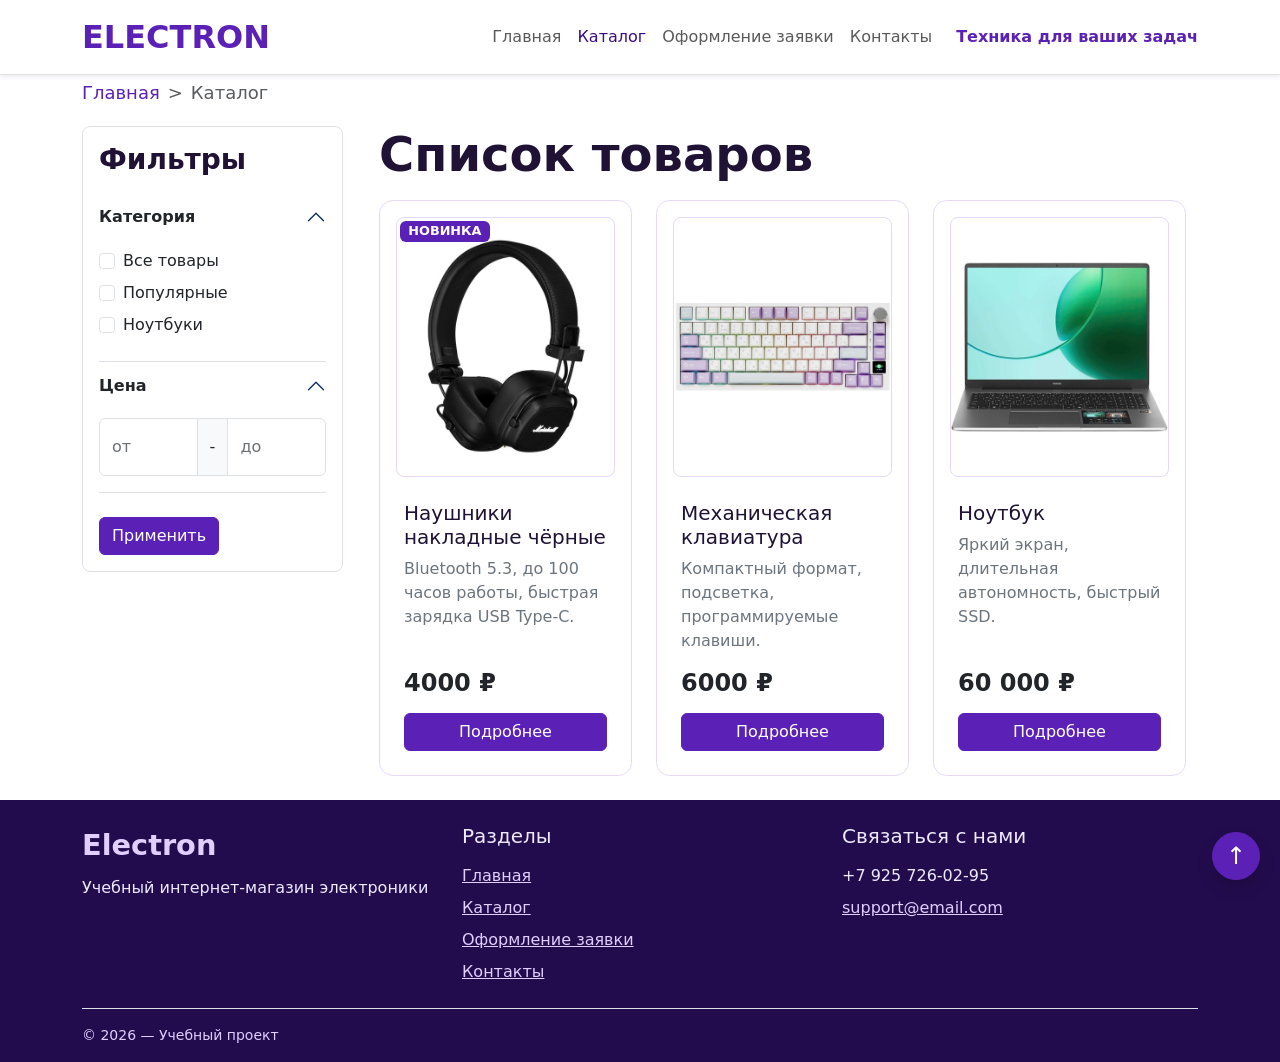
==== catalog.html @ b1b2988c "init" ====
<!doctype html>
<html lang="ru">
  <head>
    <meta charset="UTF-8" />
    <meta name="viewport" content="width=device-width, initial-scale=1.0" />
    <meta
      name="description"
      content="Каталог товаров учебного интернет-
магазина."
    />
    <meta property="og:type" content="website" />
    <meta property="og:title" content="Учебный интернет-магазин" />
    <meta
      property="og:description"
      content="Учебный frontend-проект интернет-
магазина."
    />
    <meta
      property="og:image"
      content="https://aer1s7.github.io/kr1-html-css-
shop/images/preview.jpg"
    />
    <title>Каталог товаров — Учебный интернет-магазин</title>
    <script src="vendor/bootstrap/js/bootstrap.bundle.min.js"></script>
    <link rel="stylesheet" href="vendor/bootstrap/css/bootstrap.min.css" />
    <link rel="stylesheet" href="css/custom.css" />
  </head>
  <body>
    <!-- НАВБАР -->

    <nav
      class="navbar navbar-expand-lg sticky-top bg-white shadow-sm border-bottom"
    >
      <div class="container">
        <a class="navbar-brand fw-bold fs-2 brand-link" href="index.html"
          >ELECTRON</a
        >
        <button
          class="navbar-toggler"
          type="button"
          data-bs-toggle="collapse"
          data-bs-target="#mainNavbar"
          aria-controls="mainNavbar"
          aria-expanded="false"
          aria-label="Открыть меню"
        >
          <span class="navbar-toggler-icon"></span>
        </button>
        <div class="collapse navbar-collapse" id="mainNavbar">
          <ul class="navbar-nav ms-auto mb-2 mb-lg-0 align-items-lg-center">
            <li class="nav-item">
              <a class="nav-link" aria-current="page" href="index.html"
                >Главная</a
              >
            </li>
            <li class="nav-item">
              <a class="nav-link active" href="catalog.html">Каталог</a>
            </li>
            <li class="nav-item">
              <a class="nav-link" href="order.html">Оформление заявки</a>
            </li>
            <li class="nav-item">
              <a class="nav-link" href="contacts.html">Контакты</a>
            </li>
          </ul>
          <span class="navbar-text ms-lg-3 fw-semibold brand-text"
            >Техника для ваших задач</span
          >
        </div>
      </div>
    </nav>

    <main>
      <!-- Хлебные крошки -->

      <nav aria-label="breadcrumb" class="py-1">
        <div class="container">
          <ol class="breadcrumb">
            <li class="breadcrumb-item">
              <a href="index.html">Главная</a>
            </li>
            <li class="breadcrumb-item active" aria-current="page">
              <span>Каталог</span>
            </li>
          </ol>
        </div>
      </nav>

      <!-- Фильтры -->

      <section class="catalog-layout">
        <div class="container">
          <div class="row g-4">
            <div class="col-12 col-md-3">
              <aside class="sidebar p-3 border rounded-3">
                <h2 class="h3 fw-bold mb-3">Фильтры</h2>
                <form class="filters-form" action="#" method="get">
                  <div class="accordion accordion-flush" id="sidebarFilters">
                    <!-- Категория -->
                    <div class="accordion-item">
                      <h3 class="accordion-header">
                        <button
                          class="accordion-button"
                          type="button"
                          data-bs-toggle="collapse"
                          data-bs-target="#categoryMenu"
                          aria-expanded="true"
                          aria-controls="categoryMenu"
                        >
                          Категория
                        </button>
                      </h3>
                      <div
                        id="categoryMenu"
                        class="accordion-collapse collapse show"
                      >
                        <div class="accordion-body">
                          <div class="form-check mb-2">
                            <input
                              class="form-check-input"
                              type="checkbox"
                              name="category"
                              value="all"
                              id="catAll"
                            />
                            <label class="form-check-label" for="catAll"
                              >Все товары</label
                            >
                          </div>
                          <div class="form-check mb-2">
                            <input
                              class="form-check-input"
                              type="checkbox"
                              name="category"
                              value="popular"
                              id="catPopular"
                            />
                            <label class="form-check-label" for="catPopular"
                              >Популярные</label
                            >
                          </div>
                          <div class="form-check mb-2">
                            <input
                              type="checkbox"
                              class="form-check-input"
                              name="category"
                              value="laptop"
                              id="catLaptop"
                            />
                            <label class="form-check-label" for="catLaptop"
                              >Ноутбуки</label
                            >
                          </div>
                        </div>
                      </div>
                    </div>

                    <!-- Цена -->

                    <div class="accordion-item">
                      <h3 class="accordion-header">
                        <button
                          class="accordion-button"
                          type="button"
                          data-bs-toggle="collapse"
                          data-bs-target="#priceMenu"
                          aria-expanded="true"
                          aria-controls="priceMenu"
                        >
                          Цена
                        </button>
                      </h3>
                      <div
                        class="accordion-collapse collapse show"
                        id="priceMenu"
                      >
                        <div class="accordion-body">
                          <div class="input-group">
                            <div class="form-floating">
                              <input
                                type="text"
                                aria-label="Price from"
                                class="form-control"
                                placeholder="от"
                                id="floatingInputGroup1"
                              />
                              <label for="floatingInputGroup1">от</label>
                            </div>
                            <span class="input-group-text">-</span>
                            <div class="form-floating">
                              <input
                                type="text"
                                aria-label="Price to"
                                class="form-control"
                                placeholder="до"
                                id="floatingInputGroup2"
                              />
                              <label for="floatingInputGroup2">до</label>
                            </div>
                          </div>
                        </div>
                      </div>
                    </div>
                    <button class="btn btn-brand mt-4" type="submit">
                      Применить
                    </button>
                  </div>
                </form>
              </aside>
            </div>

            <!-- Каталог -->

            <div class="col-12 col-md-9">
              <section class="container">
                <h1 class="display-5 fw-bold mb-3">Список товаров</h1>
                <div
                  class="row row-cols-1 row-cols-md-2 row-cols-lg-3 align-items-stretch g-4"
                >
                  <div class="col">
                    <article class="card product-card h-100">
                      <span class="badge product-badge">Новинка</span>
                      <a href="product.html" class="product-image-wrap"
                        ><img
                          class="card-img-top product-image"
                          src="images/product-1.jpg"
                      /></a>
                      <div class="card-body d-flex flex-column p-4">
                        <h3 class="h5 card-title">
                          <a href="product.html" class="product-title-link">
                            Наушники накладные чёрные
                          </a>
                        </h3>
                        <p class="card-text text-secondary">
                          Bluetooth 5.3, до 100 часов работы, быстрая зарядка
                          USB Type-C.
                        </p>
                        <p class="h4 fw-bold mt-auto mb-3">4000 ₽</p>
                        <a href="product.html">
                          <button
                            class="btn btn-brand w-100"
                            type="button"
                            data-product="Товар 1"
                          >
                            Подробнее
                          </button>
                        </a>
                      </div>
                    </article>
                  </div>
                  <div class="col">
                    <article class="card product-card h-100">
                      <a href="product.html" class="product-image-wrap"
                        ><img
                          class="card-img-top product-image"
                          src="images/product-2.jpg"
                      /></a>
                      <div class="card-body d-flex flex-column p-4">
                        <h3 class="h5 card-title">
                          <a href="product.html" class="product-title-link"
                            >Механическая клавиатура</a
                          >
                        </h3>
                        <p class="card-text text-secondary">
                          Компактный формат, подсветка, программируемые клавиши.
                        </p>
                        <p class="h4 fw-bold mt-auto mb-3">6000 ₽</p>
                        <a href="product.html">
                          <button
                            class="btn btn-brand w-100"
                            type="button"
                            data-product="Товар 2"
                          >
                            Подробнее
                          </button>
                        </a>
                      </div>
                    </article>
                  </div>
                  <div class="col">
                    <article class="card product-card h-100">
                      <a href="product.html" class="product-image-wrap"
                        ><img
                          class="card-img-top product-image"
                          src="images/product-3.jpg"
                      /></a>
                      <div class="card-body d-flex flex-column p-4">
                        <h3 class="h5 card-title">
                          <a href="product.html" class="product-title-link"
                            >Ноутбук</a
                          >
                        </h3>
                        <p class="card-text text-secondary">
                          Яркий экран, длительная автономность, быстрый SSD.
                        </p>
                        <p class="h4 fw-bold mt-auto mb-3">60 000 ₽</p>
                        <a href="product.html">
                          <button
                            class="btn btn-brand w-100"
                            type="button"
                            data-product="Товар 3"
                          >
                            Подробнее
                          </button>
                        </a>
                      </div>
                    </article>
                  </div>
                </div>
              </section>
            </div>
          </div>
        </div>
      </section>
    </main>

    <!-- Футер -->

    <footer id="site-footer" class="site-footer mt-5 pb-3">
      <div class="container">
        <div class="row g-4 pb-4">
          <div class="col-12 col-md-4">
            <a href="index.html" class="footer-logo text-decoration-none"
              >Electron</a
            >
            <p class="mt-2 mb-0">Учебный интернет-магазин электроники</p>
          </div>
          <div class="col-6 col-md-4">
            <h2 class="h5 mb-3">Разделы</h2>
            <ul class="list-unstyled d-grid gap-2 mb-0">
              <li><a href="index.html">Главная</a></li>
              <li><a href="catalog.html">Каталог</a></li>
              <li><a href="order.html">Оформление заявки</a></li>
              <li><a href="contacts.html">Контакты</a></li>
            </ul>
          </div>
          <div class="col-6 col-md-4">
            <h2 class="h5 mb-3">Связаться с нами</h2>
            <p class="mb-2">+7 925 726-02-95</p>
            <p class="mb-0">
              <a href="mailto:support@email.com">support@email.com</a>
            </p>
          </div>
        </div>
        <div class="border-top footer-bottom pt-3">
          <p class="small mb-0">&copy; 2026 — Учебный проект</p>
        </div>
      </div>
    </footer>

    <a
      href="#top"
      class="scroll-top btn btn-brand rounded-circle shadow"
      aria-label="Наверх"
      title="Наверх"
      >↑</a
    >
  </body>
</html>
---- css/custom.css ----
:root {
  --shop-primary: #5b21b6;
  --shop-primary-dark: #3b0f80;
  --shop-text: #1f1235;
  --shop-border: #e4daf7;
  --shop-surface: #f7f5fb;
  --shop-accent: #e0cfff;
  --bs-primary: var(--shop-primary);
  --bs-link-color: var(--shop-primary);
  --bs-link-hover-color: var(--shop-primary-dark);
}

main {
  min-height: calc(100vh - 320px);
}

body {
  color: var(--shop-text);
}
.brand-link,
.brand-text,
.text-brand {
  color: var(--shop-primary);
}

.brand-link:hover {
  color: var(--shop-primary-dark);
}

.navbar .nav-link {
  border-radius: 0.5rem;
  --bs-navbar-active-color: var(--shop-primary-dark);
}

.navbar .nav-link:hover,
.navbar .nav-link:focus-visible {
  color: var(--shop-primary);
  background: var(--shop-surface);
}

.breadcrumb {
  --bs-breadcrumb-divider: ">";
  --bs-breadcrumb-font-size: 18px;
}

.breadcrumb a {
  color: var(--shop-primary);
  text-decoration: none;
  font-weight: 400;
}

.btn-brand {
  --bs-btn-color: #fff;
  --bs-btn-bg: var(--shop-primary);
  --bs-btn-border-color: var(--shop-primary);
  --bs-btn-hover-color: #fff;
  --bs-btn-hover-bg: var(--shop-primary-dark);
  --bs-btn-hover-border-color: var(--shop-primary-dark);
  --bs-btn-focus-shadow-rgb: 91, 33, 182;
  --bs-btn-active-bg: var(--shop-primary-dark);
  --bs-btn-active-border-color: var(--shop-primary-dark);
}
.btn-outline-brand {
  --bs-btn-color: var(--shop-primary);
  --bs-btn-border-color: var(--shop-primary);
  --bs-btn-hover-color: #fff;
  --bs-btn-hover-bg: var(--shop-primary);
  --bs-btn-hover-border-color: var(--shop-primary);
  --bs-btn-focus-shadow-rgb: 91, 33, 182;
}

.sidebar {
  background: #fff;
  position: sticky;
  top: 90px;
}

.sidebar .accordion-button {
  padding: 14px 0;
  font-weight: 600;
  background: #fff;
  color: #212529;
  box-shadow: none;
}

.sidebar .accordion-button:not(.collapsed) {
  color: #212529;
}

.sidebar .accordion-body {
  padding: 8px 0 16px;
}

.sidebar .form-check-input:checked {
  background-color: #6f42c1;
  border-color: #6f42c1;
}

.hero-panel {
  background: var(--shop-accent);
}
.hero-badge {
  background: #fff;
  color: var(--shop-primary-dark);
}
.hero-carousel-image {
  width: 100%;
  height: clamp(260px, 38vw, 460px);
  object-fit: cover;
}
.feature-card,
.product-card {
  border: 1px solid var(--shop-border);
  border-radius: 0.85rem;
  transition:
    transform 0.2s ease,
    border-color 0.2s ease,
    box-shadow 0.2s ease;
}
.feature-card:hover,
.product-card:hover {
  border-color: var(--shop-primary);
  transform: translateY(-3px);
  box-shadow: 0 0.75rem 1.5rem rgba(109, 40, 217, 0.12);
}
.feature-icon {
  display: inline-flex;
  width: 2.75rem;
  height: 2.75rem;
  align-items: center;
  justify-content: center;
  border-radius: 50%;
  background: var(--shop-accent);
  font-size: 1.35rem;
}
.product-image-wrap {
  display: block;
  padding: 1rem 1rem 0;
}
.product-image {
  width: 100%;
  height: 260px;
  object-fit: contain;
  border: 1px solid var(--shop-border);
  border-radius: 0.5rem;
}
.product-badge {
  position: absolute;
  text-transform: uppercase;
  top: 1.25rem;
  left: 1.25rem;
  z-index: 1;
  background: var(--shop-primary);
  font-size: 0.8rem;
}
.product-title-link {
  color: var(--shop-text);
  text-decoration: none;
}
.product-title-link:hover {
  color: var(--shop-primary);
}
.about-panel {
  background: var(--shop-surface);
  border-left: 4px solid var(--shop-primary);
}
.fact-card {
  padding: 1rem;
  background: #fff;
  border: 1px solid var(--shop-border);
  border-radius: 0.65rem;
}

.order-steps {
  list-style: none;
}

.order-step {
  display: inline-flex;
  justify-content: center;
  align-items: center;
  width: 48px;
  height: 48px;
  background-color: var(--shop-primary);
  color: white;
  font-size: 24px;
  border-radius: 50%;
}

.site-footer {
  color: #ede9fe;
  background: #230c4d;
}
.site-footer a {
  color: var(--shop-accent);
}
.site-footer a:hover {
  color: #fff;
}
.footer-logo {
  display: inline-block;
  color: var(--shop-accent);
  font-size: 1.8rem;
  font-weight: 700;
}
.footer-bottom {
  border-color: rgba(224, 207, 255, 0.25);
  color: var(--shop-accent);
}
.scroll-top {
  position: fixed;
  right: 1.25rem;
  bottom: 1.25rem;
  z-index: 1030;
  display: inline-flex;
  align-items: center;
  justify-content: center;
  width: 3rem;
  height: 3rem;
  font-size: 1.5rem;
  text-decoration: none;
}
.form-control:focus,
.form-select:focus,
.form-check-input:focus {
  border-color: #a78bfa;
  box-shadow: 0 0 0 0.25rem rgba(91, 33, 182, 0.2);
}
.form-check-input:checked {
  background-color: var(--shop-primary);
  border-color: var(--shop-primary);
}




    
  
}
.site-footer a {
  color: var(--shop-accent);
}
.site-footer a:hover {
  color: #fff;
}
.footer-logo {
  display: inline-block;
  color: var(--shop-accent);
  font-size: 1.8rem;
  font-weight: 700;
}
.footer-bottom {
  border-color: rgba(224, 207, 255, 0.25);
  color: var(--shop-accent);
}
.scroll-top {
  position: fixed;
  right: 1.25rem;
  bottom: 1.25rem;
  z-index: 1030;
  display: inline-flex;
  align-items: center;
  justify-content: center;
  width: 3rem;
  height: 3rem;
  font-size: 1.5rem;
  text-decoration: none;
}
.form-control:focus,
.form-select:focus,
.form-check-input:focus {
  border-color: #a78bfa;
  box-shadow: 0 0 0 0.25rem rgba(91, 33, 182, 0.2);
}
.form-check-input:checked {
  background-color: var(--shop-primary);
  border-color: var(--shop-primary);
}

.product-detail-image {
  position: relative;
  border-color: var(--shop-border) !important;
  background: #fff;
}
.product-detail-photo {
  height: clamp(300px, 42vw, 520px);
  object-fit: contain;
}
.product-detail-benefits {
  background: var(--shop-surface);
  border: 1px solid var(--shop-border);
}
.product-info-card,
.contact-card,
.contact-form-card {
  border: 1px solid var(--shop-border);
  border-radius: 0.85rem;
}
.product-spec-list dt,
.product-spec-list dd {
  padding-top: 0.65rem;
  padding-bottom: 0.65rem;
  border-bottom: 1px solid var(--shop-border);
}
.product-spec-list dt:last-of-type,
.product-spec-list dd:last-of-type {
  border-bottom: 0;
}
.product-spec-list dt {
  color: var(--shop-text);
  font-weight: 600;
}
.product-spec-list dd {
  text-align: end;
  color: #625873;
  margin-bottom: 0;
}
.contact-intro {
  background: var(--shop-surface);
  border-left: 4px solid var(--shop-primary);
}
.contact-card {
  transition: transform 0.2s ease, border-color 0.2s ease, box-shadow 0.2s ease;
}
.contact-card:hover {
  transform: translateY(-3px);
  border-color: var(--shop-primary);
  box-shadow: 0 0.75rem 1.5rem rgba(109, 40, 217, 0.12);
}
.contact-value {
  color: var(--shop-primary);
  font-size: 1.1rem;
  font-weight: 700;
  overflow-wrap: anywhere;
  text-decoration: none;
}
.contact-value:hover {
  color: var(--shop-primary-dark);
  text-decoration: underline;
}
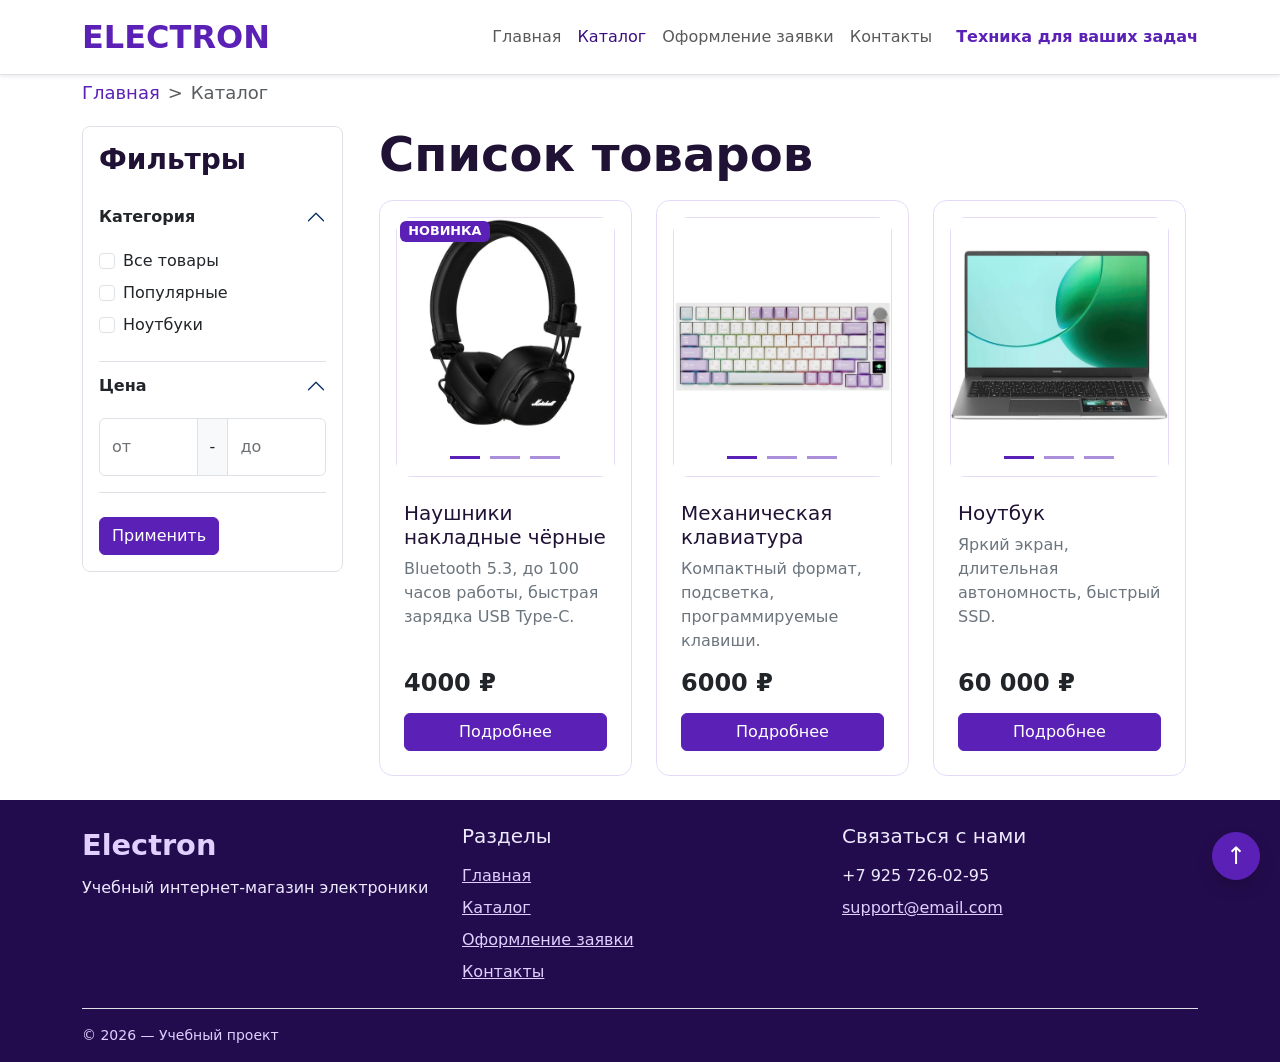
==== commit f5f1b4cc: "add productCarousels and form alerts" ====
--- a/catalog.html
+++ b/catalog.html
@@ -220,11 +220,59 @@
                   <div class="col">
                     <article class="card product-card h-100">
                       <span class="badge product-badge">Новинка</span>
-                      <a href="product.html" class="product-image-wrap"
-                        ><img
-                          class="card-img-top product-image"
-                          src="images/product-1.jpg"
-                      /></a>
+                      <a href="product.html" class="product-image-wrap">
+                        <div
+                          id="productCarousel"
+                          class="carousel slide"
+                          data-bs-ride="carousel"
+                          data-bs-theme="dark"
+                        >
+                          <div class="carousel-indicators">
+                            <button
+                              type="button"
+                              data-bs-target="#productCarousel"
+                              data-bs-slide-to="0"
+                              class="active"
+                              aria-current="true"
+                              aria-label="Слайд 1"
+                            ></button>
+                            <button
+                              type="button"
+                              data-bs-target="#productCarousel"
+                              data-bs-slide-to="1"
+                              aria-label="Слайд 2"
+                            ></button>
+                            <button
+                              type="button"
+                              data-bs-target="#productCarousel"
+                              data-bs-slide-to="2"
+                              aria-label="Слайд 3"
+                            ></button>
+                          </div>
+                          <div class="carousel-inner rounded-4">
+                            <div
+                              class="carousel-item active"
+                              data-bs-interval="5000"
+                            >
+                              <img
+                                class="d-block w-100 pb-5 card-img-top product-image carousel-image"
+                                src="images/product-1.jpg"
+                              />
+                            </div>
+                            <div class="carousel-item" data-bs-interval="5000">
+                              <img
+                                src="images/product-1-2.webp"
+                                class="d-block w-100 card-img-top product-image carousel-image"
+                              />
+                            </div>
+                            <div class="carousel-item" data-bs-interval="5000">
+                              <img
+                                src="images/product-1-3.webp"
+                                class="d-block w-100 pb-3 card-img-top product-image carousel-image"
+                              />
+                            </div>
+                          </div></div
+                      ></a>
                       <div class="card-body d-flex flex-column p-4">
                         <h3 class="h5 card-title">
                           <a href="product.html" class="product-title-link">
@@ -250,11 +298,59 @@
                   </div>
                   <div class="col">
                     <article class="card product-card h-100">
-                      <a href="product.html" class="product-image-wrap"
-                        ><img
-                          class="card-img-top product-image"
-                          src="images/product-2.jpg"
-                      /></a>
+                      <a href="product.html" class="product-image-wrap">
+                        <div
+                          id="productCarousel2"
+                          class="carousel slide"
+                          data-bs-ride="carousel"
+                          data-bs-theme="dark"
+                        >
+                          <div class="carousel-indicators">
+                            <button
+                              type="button"
+                              data-bs-target="#productCarousel2"
+                              data-bs-slide-to="0"
+                              class="active"
+                              aria-current="true"
+                              aria-label="Слайд 1"
+                            ></button>
+                            <button
+                              type="button"
+                              data-bs-target="#productCarousel2"
+                              data-bs-slide-to="1"
+                              aria-label="Слайд 2"
+                            ></button>
+                            <button
+                              type="button"
+                              data-bs-target="#productCarousel2"
+                              data-bs-slide-to="2"
+                              aria-label="Слайд 3"
+                            ></button>
+                          </div>
+                          <div class="carousel-inner rounded-4">
+                            <div
+                              class="carousel-item active"
+                              data-bs-interval="5000"
+                            >
+                              <img
+                                class="d-block w-100 card-img-top product-image carousel-image"
+                                src="images/product-2.jpg"
+                              />
+                            </div>
+                            <div class="carousel-item" data-bs-interval="5000">
+                              <img
+                                src="images/product-2-2.webp"
+                                class="d-block w-100 card-img-top product-image carousel-image"
+                              />
+                            </div>
+                            <div class="carousel-item" data-bs-interval="5000">
+                              <img
+                                src="images/product-2-3.webp"
+                                class="d-block w-100 card-img-top product-image carousel-image"
+                              />
+                            </div>
+                          </div></div
+                      ></a>
                       <div class="card-body d-flex flex-column p-4">
                         <h3 class="h5 card-title">
                           <a href="product.html" class="product-title-link"
@@ -279,11 +375,59 @@
                   </div>
                   <div class="col">
                     <article class="card product-card h-100">
-                      <a href="product.html" class="product-image-wrap"
-                        ><img
-                          class="card-img-top product-image"
-                          src="images/product-3.jpg"
-                      /></a>
+                      <a href="product.html" class="product-image-wrap">
+                        <div
+                          id="productCarousel3"
+                          class="carousel slide"
+                          data-bs-ride="carousel"
+                          data-bs-theme="dark"
+                        >
+                          <div class="carousel-indicators">
+                            <button
+                              type="button"
+                              data-bs-target="#productCarousel3"
+                              data-bs-slide-to="0"
+                              class="active"
+                              aria-current="true"
+                              aria-label="Слайд 1"
+                            ></button>
+                            <button
+                              type="button"
+                              data-bs-target="#productCarousel3"
+                              data-bs-slide-to="1"
+                              aria-label="Слайд 2"
+                            ></button>
+                            <button
+                              type="button"
+                              data-bs-target="#productCarousel3"
+                              data-bs-slide-to="2"
+                              aria-label="Слайд 3"
+                            ></button>
+                          </div>
+                          <div class="carousel-inner rounded-4">
+                            <div
+                              class="carousel-item active"
+                              data-bs-interval="5000"
+                            >
+                              <img
+                                class="d-block w-100 pb-4 card-img-top product-image carousel-image"
+                                src="images/product-3.jpg"
+                              />
+                            </div>
+                            <div class="carousel-item" data-bs-interval="5000">
+                              <img
+                                src="images/product-3-2.webp"
+                                class="d-block w-100 card-img-top product-image carousel-image"
+                              />
+                            </div>
+                            <div class="carousel-item" data-bs-interval="5000">
+                              <img
+                                src="images/product-3-3.webp"
+                                class="d-block w-100 card-img-top product-image carousel-image"
+                              />
+                            </div>
+                          </div></div
+                      ></a>
                       <div class="card-body d-flex flex-column p-4">
                         <h3 class="h5 card-title">
                           <a href="product.html" class="product-title-link"
--- a/css/custom.css
+++ b/css/custom.css
@@ -231,12 +231,11 @@
   border-color: var(--shop-primary);
 }
 
-
-
-
-    
-  
-}
+.carousel-indicators [data-bs-target] {
+  --bs-carousel-indicator-active-bg: var(--shop-primary);
+  border: 2px solid #fff;
+}
+
 .site-footer a {
   color: var(--shop-accent);
 }
@@ -320,7 +319,10 @@
   border-left: 4px solid var(--shop-primary);
 }
 .contact-card {
-  transition: transform 0.2s ease, border-color 0.2s ease, box-shadow 0.2s ease;
+  transition:
+    transform 0.2s ease,
+    border-color 0.2s ease,
+    box-shadow 0.2s ease;
 }
 .contact-card:hover {
   transform: translateY(-3px);
@@ -338,4 +340,3 @@
   color: var(--shop-primary-dark);
   text-decoration: underline;
 }
-
